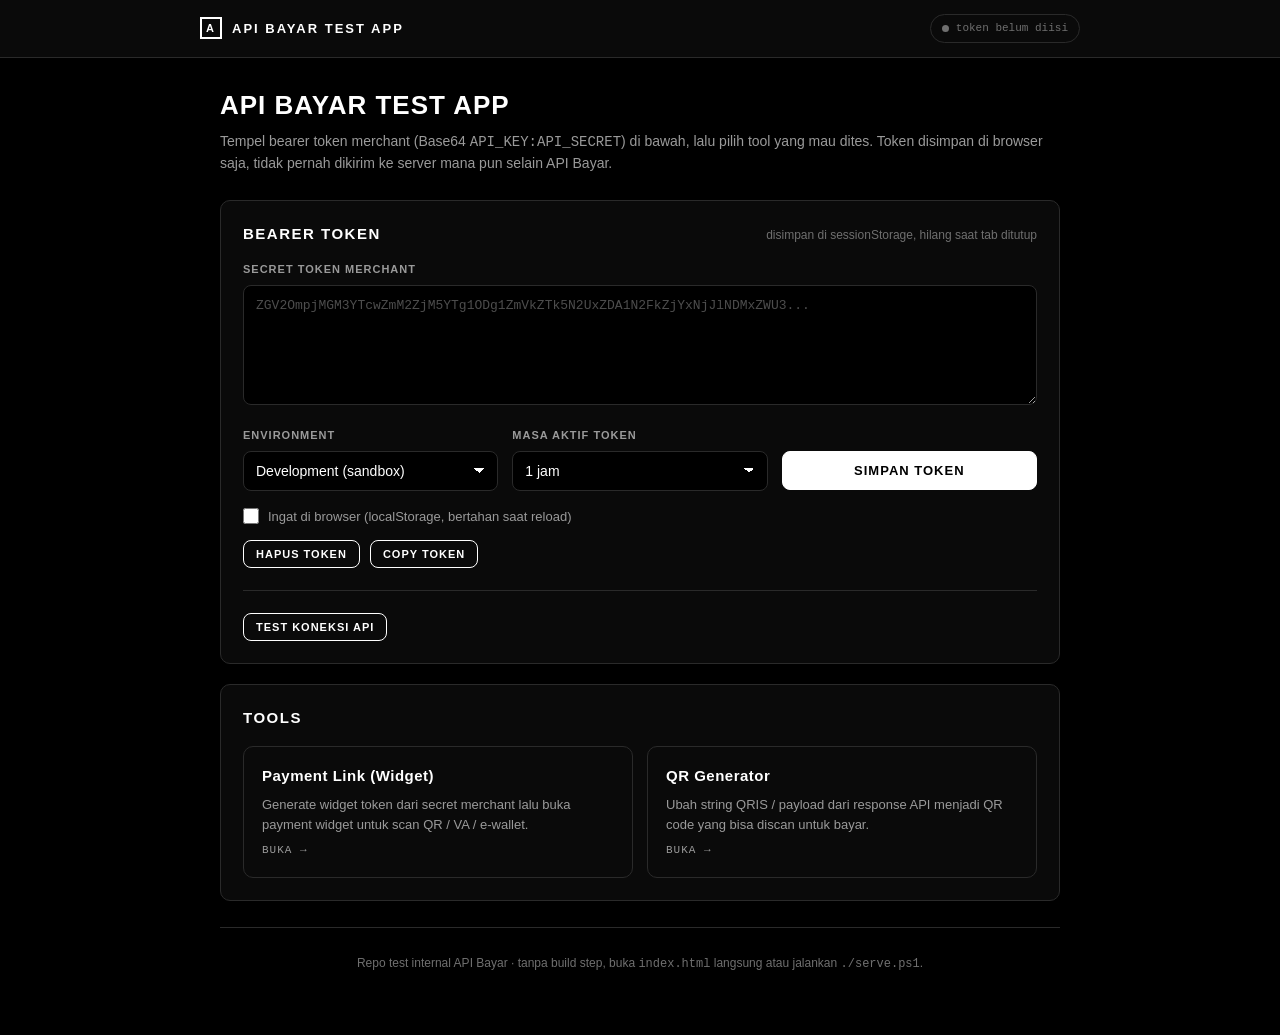
==== index.html @ 61b6d5b7 "Initial commit: APIBayar test app (payment link widget + QR generator)" ====
<!DOCTYPE html>
<html lang="id">
<head>
    <meta charset="UTF-8">
    <meta name="viewport" content="width=device-width, initial-scale=1.0">
    <title>API Bayar Test App</title>
    <link rel="stylesheet" href="assets/theme.css">
</head>
<body>

<header class="topbar">
    <div class="topbar__inner">
        <a class="topbar__brand" href="index.html">
            <span class="topbar__mark">A</span>
            <span>API Bayar Test App</span>
        </a>
        <div class="topbar__meta" id="tokenStatus"></div>
    </div>
</header>

<main class="page">
    <h1>API Bayar Test App</h1>
    <p class="lede">
        Tempel bearer token merchant (Base64 <code>API_KEY:API_SECRET</code>) di bawah,
        lalu pilih tool yang mau dites. Token disimpan di browser saja, tidak pernah
        dikirim ke server mana pun selain API Bayar.
    </p>

    <div class="alert" id="needAlert" hidden>
        <strong>Token belum ada.</strong> Halaman yang mau kamu buka butuh bearer token.
        Isi dulu form di bawah, lalu buka ulang tool-nya.
    </div>

    <section class="card" id="token">
        <div class="card__head">
            <h2 style="margin:0">Bearer Token</h2>
            <span class="card__hint">disimpan di sessionStorage, hilang saat tab ditutup</span>
        </div>

        <div class="field">
            <label for="tokenInput">Secret token merchant</label>
            <textarea class="mono" id="tokenInput" rows="3" spellcheck="false"
                placeholder="ZGV2OmpjMGM3YTcwZmM2ZjM5YTg1ODg1ZmVkZTk5N2UxZDA1N2FkZjYxNjJlNDMxZWU3..."></textarea>
        </div>

        <div class="grid-3">
            <div class="field">
                <label for="envSelect">Environment</label>
                <select id="envSelect">
                    <option value="development">Development (sandbox)</option>
                    <option value="production">Production</option>
                </select>
            </div>
            <div class="field">
                <label for="ttlSelect">Masa aktif token</label>
                <select id="ttlSelect">
                    <option value="15">15 menit</option>
                    <option value="30">30 menit</option>
                    <option value="60" selected>1 jam</option>
                    <option value="240">4 jam</option>
                    <option value="0">Tanpa expiry (sampai tab ditutup)</option>
                </select>
            </div>
            <div class="field">
                <label for="tokenAction">&nbsp;</label>
                <button class="btn btn--block" id="saveToken">Simpan Token</button>
            </div>
        </div>

        <div class="row" style="margin-bottom:14px">
            <label class="check">
                <input type="checkbox" id="rememberToken">
                <span>Ingat di browser (localStorage, bertahan saat reload)</span>
            </label>
        </div>

        <div class="row">
            <button class="btn btn--ghost btn--sm" id="clearToken">Hapus Token</button>
            <button class="btn btn--ghost btn--sm" id="copyToken">Copy Token</button>
            <span class="small muted" id="tokenInfo"></span>
        </div>

        <div class="alert alert--error" id="tokenError" hidden></div>

        <hr class="divider">

        <div class="row">
            <button class="btn btn--ghost btn--sm" id="testConnection">Test Koneksi API</button>
            <span class="small muted" id="testResult"></span>
        </div>
        <pre class="output hidden" id="testOutput" style="margin-top:12px"></pre>
    </section>

    <section class="card">
        <div class="card__head">
            <h2 style="margin:0">Tools</h2>
            <span class="card__hint" id="toolsHint"></span>
        </div>
        <div class="tool-grid">
            <a class="tool" href="payment-link.html" data-tool="payment-link">
                <span class="tool__title">Payment Link (Widget)</span>
                <span class="tool__desc">
                    Generate widget token dari secret merchant lalu buka payment widget
                    untuk scan QR / VA / e-wallet.
                </span>
                <span class="tool__go">Buka &rarr;</span>
            </a>
            <a class="tool" href="qr-generator.html" data-tool="qr-generator">
                <span class="tool__title">QR Generator</span>
                <span class="tool__desc">
                    Ubah string QRIS / payload dari response API menjadi QR code
                    yang bisa discan untuk bayar.
                </span>
                <span class="tool__go">Buka &rarr;</span>
            </a>
        </div>
    </section>

    <footer class="footer">
        Repo test internal API Bayar &middot; tanpa build step, buka <code>index.html</code> langsung
        atau jalankan <code>./serve.ps1</code>.
    </footer>
</main>

<script src="assets/app.js"></script>
<script>
(function () {
    const $ = (id) => document.getElementById(id);
    const params = new URLSearchParams(location.search);

    if (params.get('need') === '1') $('needAlert').hidden = false;

    $('envSelect').value = App.env();
    $('envSelect').addEventListener('change', (e) => {
        App.setEnv(e.target.value);
        App.mountIndexChrome();
        renderTokenInfo();
    });

    if (App.token()) {
        $('tokenInput').value = App.token();
        const meta = App.meta();
        if (meta.remember) $('rememberToken').checked = true;
        if (meta.expiresAt) {
            const leftMin = Math.ceil((meta.expiresAt - Date.now()) / 60000);
            const opt = [...$('ttlSelect').options].find((o) => Math.abs(Number(o.value) - leftMin) <= 1);
            if (opt) $('ttlSelect').value = opt.value;
        }
    }

    function renderTokenInfo() {
        const token = App.token();
        const info = $('tokenInfo');
        if (!token) {
            info.textContent = '';
            return;
        }
        const decoded = App.decodeTokenInfo(token);
        const detected = App.detectEnv(token);
        const mismatch = detected && detected !== App.env()
            ? ` · warning: prefix token=${detected} tapi env aktif ${App.env()}`
            : '';
        info.textContent = `API key: ${decoded.apiKey || '?'}${mismatch}`;
        $('toolsHint').textContent = 'token siap dipakai';
    }

    function showError(msg) {
        const el = $('tokenError');
        el.textContent = msg;
        el.hidden = false;
    }

    $('saveToken').addEventListener('click', () => {
        $('tokenError').hidden = true;
        const ttl = Number($('ttlSelect').value);
        const res = App.save($('tokenInput').value, {
            ttlMinutes: ttl > 0 ? ttl : null,
            remember: $('rememberToken').checked,
        });
        if (!res.ok) return showError(res.error);
        App.mountIndexChrome();
        renderTokenInfo();
        showSaved();
    });

    function showSaved() {
        const btn = $('saveToken');
        const original = btn.textContent;
        btn.textContent = 'Tersimpan';
        btn.disabled = true;
        setTimeout(() => {
            btn.textContent = original;
            btn.disabled = false;
        }, 1200);
    }

    $('clearToken').addEventListener('click', () => {
        App.clear();
        $('tokenInput').value = '';
        $('tokenError').hidden = true;
        App.mountIndexChrome();
        renderTokenInfo();
        $('toolsHint').textContent = 'token dikosongkan';
    });

    $('copyToken').addEventListener('click', async () => {
        const token = App.token() || $('tokenInput').value.trim();
        if (!token) return showError('Tidak ada token untuk dicopy.');
        try {
            await navigator.clipboard.writeText(token);
            $('tokenInfo').textContent = 'Token dicopy ke clipboard.';
        } catch (err) {
            $('tokenInput').select();
            showError('Clipboard ditolak browser. Selected manual, tekan Ctrl+C.');
        }
    });

    $('testConnection').addEventListener('click', async () => {
        const btn = $('testConnection');
        const out = $('testOutput');
        const result = $('testResult');
        btn.disabled = true;
        btn.textContent = 'Testing...';
        result.textContent = '';
        out.classList.add('hidden');

        const token = App.token() || $('tokenInput').value.trim();
        const cfg = App.config();
        const lines = [`POST ${cfg.apiBase}/payment/v1/widget/token/server`];

        try {
            const json = await App.apiFetch('/payment/v1/widget/token/server', {
                method: 'POST',
                token,
                body: {
                    referenceId: `TEST${Date.now()}`,
                    nominal: 10000,
                    currency: 'IDR',
                },
            });
            out.textContent = JSON.stringify(json, null, 2);
            out.classList.remove('hidden');
            result.textContent = 'OK — token widget berhasil dibuat.';
        } catch (err) {
            result.textContent = 'Gagal: ' + err.message;
            lines.push('', 'Error: ' + err.message);
            out.textContent = lines.join('\n');
            out.classList.remove('hidden');
        } finally {
            btn.disabled = false;
            btn.textContent = 'Test Koneksi API';
        }
    });

    renderTokenInfo();
    App.mountIndexChrome();
})();
</script>
</body>
</html>
---- assets/theme.css ----
:root {
    --bg: #000000;
    --surface: #0a0a0a;
    --surface-2: #111111;
    --border: #2a2a2a;
    --border-strong: #ffffff;
    --text: #ffffff;
    --muted: #9a9a9a;
    --muted-2: #6f6f6f;
    --radius: 10px;
    --mono: ui-monospace, SFMono-Regular, 'SF Mono', Menlo, Consolas, 'Liberation Mono', monospace;
}

* {
    box-sizing: border-box;
}

html,
body {
    margin: 0;
    padding: 0;
}

body {
    background: var(--bg);
    color: var(--text);
    font-family: 'Helvetica Neue', Helvetica, Arial, system-ui, sans-serif;
    font-size: 15px;
    line-height: 1.5;
    min-height: 100vh;
    -webkit-font-smoothing: antialiased;
}

a {
    color: var(--text);
}

.page {
    max-width: 880px;
    margin: 0 auto;
    padding: 28px 20px 64px;
}

.page--narrow {
    max-width: 520px;
}

.topbar {
    display: flex;
    align-items: center;
    justify-content: space-between;
    gap: 16px;
    padding: 14px 20px;
    border-bottom: 1px solid var(--border);
    background: var(--surface);
    position: sticky;
    top: 0;
    z-index: 20;
}

.topbar__inner {
    max-width: 880px;
    margin: 0 auto;
    width: 100%;
    display: flex;
    align-items: center;
    justify-content: space-between;
    gap: 16px;
}

.topbar__brand {
    display: flex;
    align-items: center;
    gap: 10px;
    font-weight: 700;
    letter-spacing: 2px;
    text-transform: uppercase;
    font-size: 13px;
    text-decoration: none;
}

.topbar__mark {
    width: 22px;
    height: 22px;
    border: 2px solid var(--text);
    display: grid;
    place-items: center;
    font-size: 11px;
    font-weight: 700;
}

.topbar__meta {
    display: flex;
    align-items: center;
    gap: 12px;
    font-size: 12px;
    color: var(--muted);
    font-family: var(--mono);
    text-align: right;
}

h1 {
    font-size: 26px;
    letter-spacing: 1px;
    text-transform: uppercase;
    margin: 0 0 6px;
}

h2 {
    font-size: 15px;
    letter-spacing: 1.5px;
    text-transform: uppercase;
    margin: 0 0 14px;
}

.lede {
    color: var(--muted);
    margin: 0 0 26px;
    font-size: 14px;
}

.card {
    background: var(--surface);
    border: 1px solid var(--border);
    border-radius: var(--radius);
    padding: 22px;
    margin-bottom: 20px;
}

.card--tight {
    padding: 16px;
}

.card__head {
    display: flex;
    align-items: baseline;
    justify-content: space-between;
    gap: 12px;
    margin-bottom: 16px;
    flex-wrap: wrap;
}

.card__hint {
    color: var(--muted-2);
    font-size: 12px;
}

.field {
    margin-bottom: 16px;
}

.field:last-child {
    margin-bottom: 0;
}

label,
.field__label {
    display: block;
    margin-bottom: 7px;
    color: var(--muted);
    font-size: 11px;
    font-weight: 700;
    letter-spacing: 1px;
    text-transform: uppercase;
}

input[type='text'],
input[type='password'],
input[type='number'],
input[type='tel'],
input[type='email'],
input[type='url'],
select,
textarea {
    width: 100%;
    padding: 11px 12px;
    background: #000000;
    color: var(--text);
    border: 1px solid var(--border);
    border-radius: 8px;
    font-size: 14px;
    font-family: inherit;
}

input.mono,
textarea.mono {
    font-family: var(--mono);
    font-size: 13px;
}

input:focus,
select:focus,
textarea:focus {
    outline: none;
    border-color: var(--border-strong);
}

input::placeholder,
textarea::placeholder {
    color: #4d4d4d;
}

select {
    appearance: none;
    background-image: linear-gradient(45deg, transparent 50%, #fff 50%), linear-gradient(135deg, #fff 50%, transparent 50%);
    background-position: calc(100% - 18px) 50%, calc(100% - 13px) 50%;
    background-size: 5px 5px, 5px 5px;
    background-repeat: no-repeat;
    padding-right: 34px;
}

textarea {
    min-height: 120px;
    resize: vertical;
    line-height: 1.45;
}

.grid-2 {
    display: grid;
    grid-template-columns: repeat(2, minmax(0, 1fr));
    gap: 14px;
}

.grid-3 {
    display: grid;
    grid-template-columns: repeat(3, minmax(0, 1fr));
    gap: 14px;
}

.row {
    display: flex;
    gap: 10px;
    flex-wrap: wrap;
    align-items: center;
}

.btn {
    display: inline-flex;
    align-items: center;
    justify-content: center;
    gap: 8px;
    background: var(--text);
    color: #000000;
    border: 1px solid var(--text);
    padding: 11px 20px;
    font-size: 13px;
    font-weight: 700;
    letter-spacing: 1px;
    text-transform: uppercase;
    border-radius: 8px;
    cursor: pointer;
    text-decoration: none;
    transition: background 0.18s ease, color 0.18s ease;
}

.btn:hover:not(:disabled) {
    background: #000000;
    color: var(--text);
}

.btn:disabled {
    background: #1f1f1f;
    color: #6f6f6f;
    border-color: #1f1f1f;
    cursor: not-allowed;
}

.btn--ghost {
    background: transparent;
    color: var(--text);
}

.btn--ghost:hover:not(:disabled) {
    background: var(--text);
    color: #000000;
}

.btn--block {
    width: 100%;
}

.btn--sm {
    padding: 7px 12px;
    font-size: 11px;
}

.check {
    display: flex;
    align-items: center;
    gap: 9px;
    font-size: 13px;
    color: var(--muted);
    cursor: pointer;
    text-transform: none;
    letter-spacing: 0;
    font-weight: 400;
    margin: 0;
}

.check input {
    width: 16px;
    height: 16px;
    accent-color: #ffffff;
    cursor: pointer;
    margin: 0;
}

.badge {
    display: inline-flex;
    align-items: center;
    gap: 7px;
    border: 1px solid var(--border);
    border-radius: 999px;
    padding: 5px 11px;
    font-size: 11px;
    font-family: var(--mono);
    color: var(--muted);
    white-space: nowrap;
}

.badge--on {
    border-color: var(--border-strong);
    color: var(--text);
}

.badge--off {
    color: var(--muted-2);
}

.dot {
    width: 7px;
    height: 7px;
    border-radius: 50%;
    background: var(--muted-2);
    flex: none;
}

.badge--on .dot {
    background: var(--text);
}

.alert {
    border: 1px solid var(--border);
    border-left: 3px solid var(--text);
    border-radius: 8px;
    padding: 12px 14px;
    font-size: 13px;
    color: var(--muted);
    background: var(--surface-2);
    margin-bottom: 16px;
}

.alert strong {
    color: var(--text);
}

.alert--error {
    border-left-color: var(--text);
    color: #d9d9d9;
}

.alert[hidden] {
    display: none;
}

.notice {
    border: 1px dashed var(--border);
    border-radius: 8px;
    padding: 12px 14px;
    font-size: 12.5px;
    color: var(--muted);
}

.tool-grid {
    display: grid;
    grid-template-columns: repeat(auto-fit, minmax(250px, 1fr));
    gap: 14px;
}

.tool {
    display: flex;
    flex-direction: column;
    gap: 8px;
    background: var(--surface);
    border: 1px solid var(--border);
    border-radius: var(--radius);
    padding: 18px;
    text-decoration: none;
    color: var(--text);
    transition: border-color 0.18s ease, background 0.18s ease;
}

.tool:hover {
    border-color: var(--border-strong);
    background: var(--surface-2);
}

.tool__title {
    font-size: 15px;
    font-weight: 700;
    letter-spacing: 0.5px;
}

.tool__desc {
    font-size: 13px;
    color: var(--muted);
    flex: 1;
}

.tool__go {
    font-size: 11px;
    letter-spacing: 1px;
    text-transform: uppercase;
    color: var(--muted);
    font-family: var(--mono);
}

.muted {
    color: var(--muted);
}

.small {
    font-size: 12px;
}

.mono {
    font-family: var(--mono);
}

.nowrap {
    white-space: nowrap;
}

.hidden {
    display: none !important;
}

.summary {
    display: flex;
    flex-direction: column;
    gap: 7px;
}

.summary__row {
    display: flex;
    justify-content: space-between;
    gap: 14px;
    font-size: 13px;
    color: var(--muted);
    border-bottom: 1px dashed var(--border);
    padding-bottom: 7px;
}

.summary__row:last-child {
    border-bottom: none;
    padding-bottom: 0;
}

.summary__row span:last-child {
    color: var(--text);
    font-family: var(--mono);
    text-align: right;
    word-break: break-all;
}

.summary__row--total span {
    color: var(--text);
    font-weight: 700;
    font-size: 15px;
}

.qr-stage {
    display: flex;
    justify-content: center;
    align-items: center;
    padding: 20px;
    background: #ffffff;
    border-radius: var(--radius);
    min-height: 200px;
}

.qr-stage canvas,
.qr-stage img {
    display: block;
    max-width: 100%;
    height: auto;
}

.empty {
    text-align: center;
    color: var(--muted-2);
    font-size: 13px;
    padding: 26px 12px;
}

.divider {
    height: 1px;
    background: var(--border);
    margin: 22px 0;
    border: none;
}

pre.output {
    background: #000000;
    border: 1px solid var(--border);
    border-radius: 8px;
    padding: 14px;
    font-family: var(--mono);
    font-size: 12px;
    color: #cfcfcf;
    overflow: auto;
    max-height: 340px;
    white-space: pre-wrap;
    word-break: break-word;
    margin: 0;
}

.footer {
    color: var(--muted-2);
    font-size: 12px;
    text-align: center;
    padding: 26px 0 0;
    border-top: 1px solid var(--border);
    margin-top: 26px;
}

.footer a {
    color: var(--muted);
}

@media (max-width: 640px) {
    .grid-2,
    .grid-3 {
        grid-template-columns: minmax(0, 1fr);
    }

    .topbar__meta {
        font-size: 11px;
    }
}
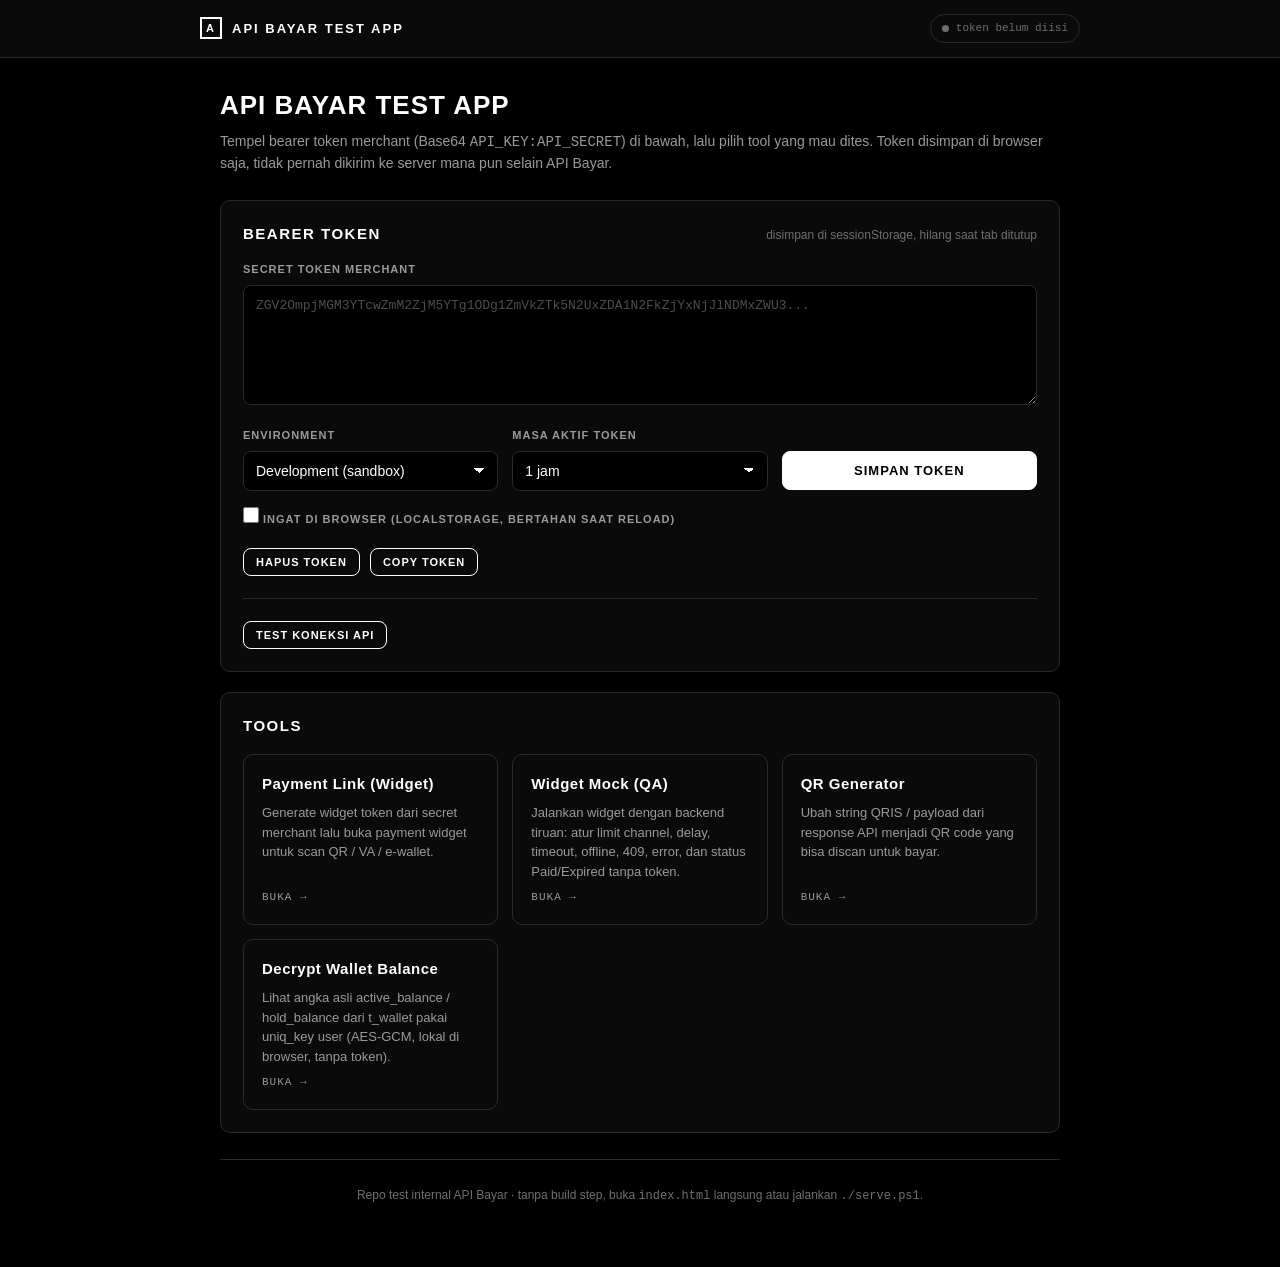
==== commit f83ef8a5: "feat: widget mock and network simulation for QA, decrypt balance tool - widget-mock.html: run the re" ====
--- a/index.html
+++ b/index.html
@@ -105,11 +105,27 @@
                 </span>
                 <span class="tool__go">Buka &rarr;</span>
             </a>
+            <a class="tool" href="widget-mock.html" data-tool="widget-mock">
+                <span class="tool__title">Widget Mock (QA)</span>
+                <span class="tool__desc">
+                    Jalankan widget dengan backend tiruan: atur limit channel, delay, timeout,
+                    offline, 409, error, dan status Paid/Expired tanpa token.
+                </span>
+                <span class="tool__go">Buka &rarr;</span>
+            </a>
             <a class="tool" href="qr-generator.html" data-tool="qr-generator">
                 <span class="tool__title">QR Generator</span>
                 <span class="tool__desc">
                     Ubah string QRIS / payload dari response API menjadi QR code
                     yang bisa discan untuk bayar.
+                </span>
+                <span class="tool__go">Buka &rarr;</span>
+            </a>
+            <a class="tool" href="decrypt-balance.html" data-tool="decrypt-balance">
+                <span class="tool__title">Decrypt Wallet Balance</span>
+                <span class="tool__desc">
+                    Lihat angka asli active_balance / hold_balance dari t_wallet
+                    pakai uniq_key user (AES-GCM, lokal di browser, tanpa token).
                 </span>
                 <span class="tool__go">Buka &rarr;</span>
             </a>
--- a/assets/theme.css
+++ b/assets/theme.css
@@ -153,7 +153,8 @@
     margin-bottom: 0;
 }
 
-label,
+/* Skip labels rendered by the APIBayar widget so the test app styles do not leak into it. */
+label:not([class*='apibayar-']),
 .field__label {
     display: block;
     margin-bottom: 7px;
@@ -500,6 +501,91 @@
     border: none;
 }
 
+.section-head {
+    display: flex;
+    align-items: baseline;
+    justify-content: space-between;
+    gap: 12px;
+    flex-wrap: wrap;
+    margin-bottom: 12px;
+}
+
+.section-head h3 {
+    margin: 0;
+    font-size: 12px;
+    letter-spacing: 1.5px;
+    text-transform: uppercase;
+}
+
+.accordion {
+    border: 1px solid var(--border);
+    border-radius: 8px;
+    background: #000000;
+    margin-bottom: 10px;
+}
+
+.accordion:last-of-type {
+    margin-bottom: 0;
+}
+
+.accordion[open] {
+    border-color: #4a4a4a;
+}
+
+.accordion > summary {
+    list-style: none;
+    display: flex;
+    align-items: center;
+    justify-content: space-between;
+    gap: 12px;
+    padding: 12px 14px;
+    cursor: pointer;
+    user-select: none;
+}
+
+.accordion > summary::-webkit-details-marker {
+    display: none;
+}
+
+.accordion > summary::after {
+    content: '+';
+    font-family: var(--mono);
+    color: var(--muted);
+    font-size: 16px;
+    line-height: 1;
+}
+
+.accordion[open] > summary::after {
+    content: '\2212';
+}
+
+.accordion__title {
+    display: flex;
+    flex-direction: column;
+    gap: 2px;
+    flex: 1;
+    min-width: 0;
+}
+
+.accordion__title strong {
+    font-size: 13px;
+    letter-spacing: 0.5px;
+}
+
+.accordion__title span {
+    font-size: 12px;
+    color: var(--muted-2);
+}
+
+.accordion__body {
+    padding: 4px 14px 16px;
+    border-top: 1px dashed var(--border);
+}
+
+.accordion__body .field:first-child {
+    margin-top: 14px;
+}
+
 pre.output {
     background: #000000;
     border: 1px solid var(--border);
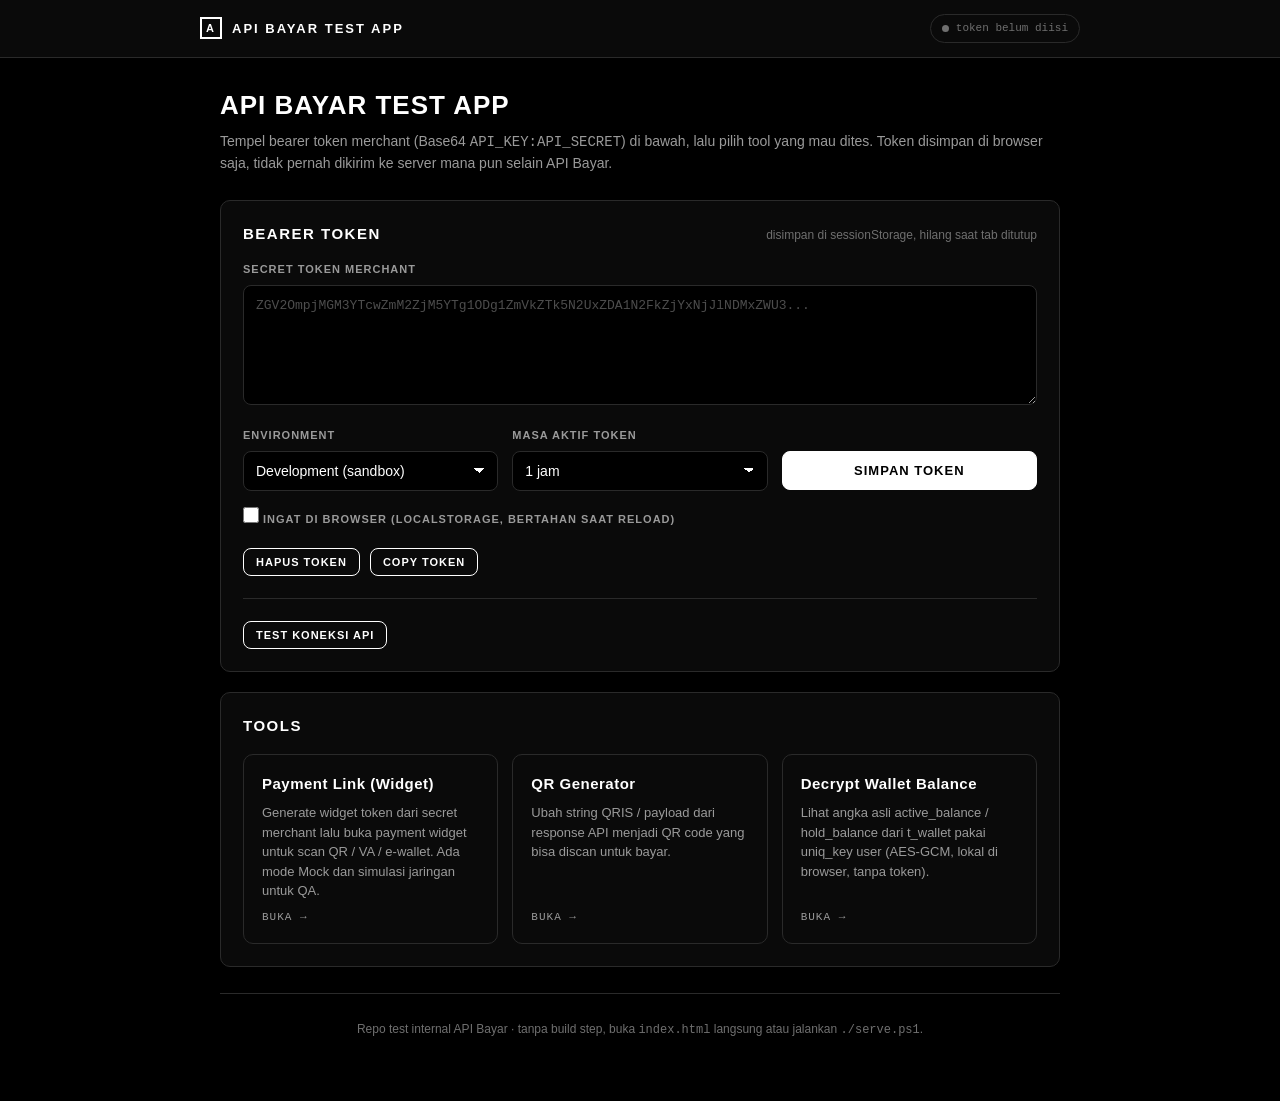
==== commit b461ca07: "refactor: merge widget mock into Payment Link tool - payment-link: 'Sumber data' selector (API / Moc" ====
--- a/index.html
+++ b/index.html
@@ -101,15 +101,7 @@
                 <span class="tool__title">Payment Link (Widget)</span>
                 <span class="tool__desc">
                     Generate widget token dari secret merchant lalu buka payment widget
-                    untuk scan QR / VA / e-wallet.
-                </span>
-                <span class="tool__go">Buka &rarr;</span>
-            </a>
-            <a class="tool" href="widget-mock.html" data-tool="widget-mock">
-                <span class="tool__title">Widget Mock (QA)</span>
-                <span class="tool__desc">
-                    Jalankan widget dengan backend tiruan: atur limit channel, delay, timeout,
-                    offline, 409, error, dan status Paid/Expired tanpa token.
+                    untuk scan QR / VA / e-wallet. Ada mode Mock dan simulasi jaringan untuk QA.
                 </span>
                 <span class="tool__go">Buka &rarr;</span>
             </a>
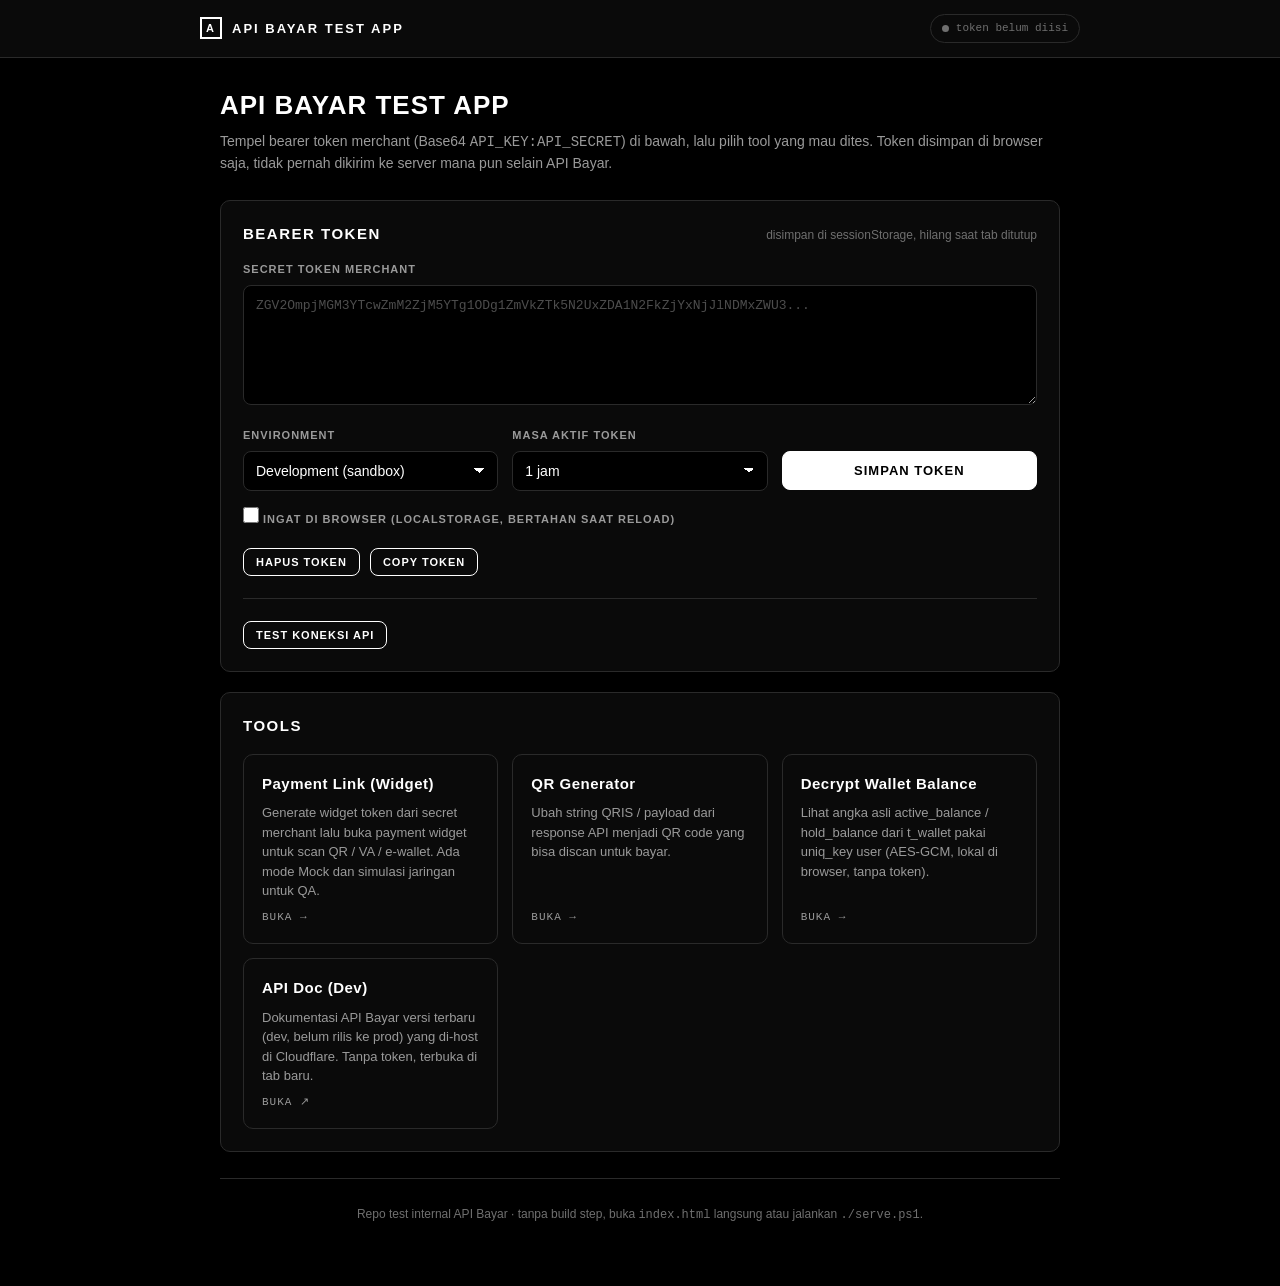
==== commit 58e612ad: "feat: add API Doc (Dev) link card to tool list" ====
--- a/index.html
+++ b/index.html
@@ -121,6 +121,15 @@
                 </span>
                 <span class="tool__go">Buka &rarr;</span>
             </a>
+            <a class="tool" href="https://fragrant-glitter-fe60.hidecode403.workers.dev/"
+                target="_blank" rel="noopener noreferrer" data-tool="api-doc-dev">
+                <span class="tool__title">API Doc (Dev)</span>
+                <span class="tool__desc">
+                    Dokumentasi API Bayar versi terbaru (dev, belum rilis ke prod)
+                    yang di-host di Cloudflare. Tanpa token, terbuka di tab baru.
+                </span>
+                <span class="tool__go">Buka &nearr;</span>
+            </a>
         </div>
     </section>
 
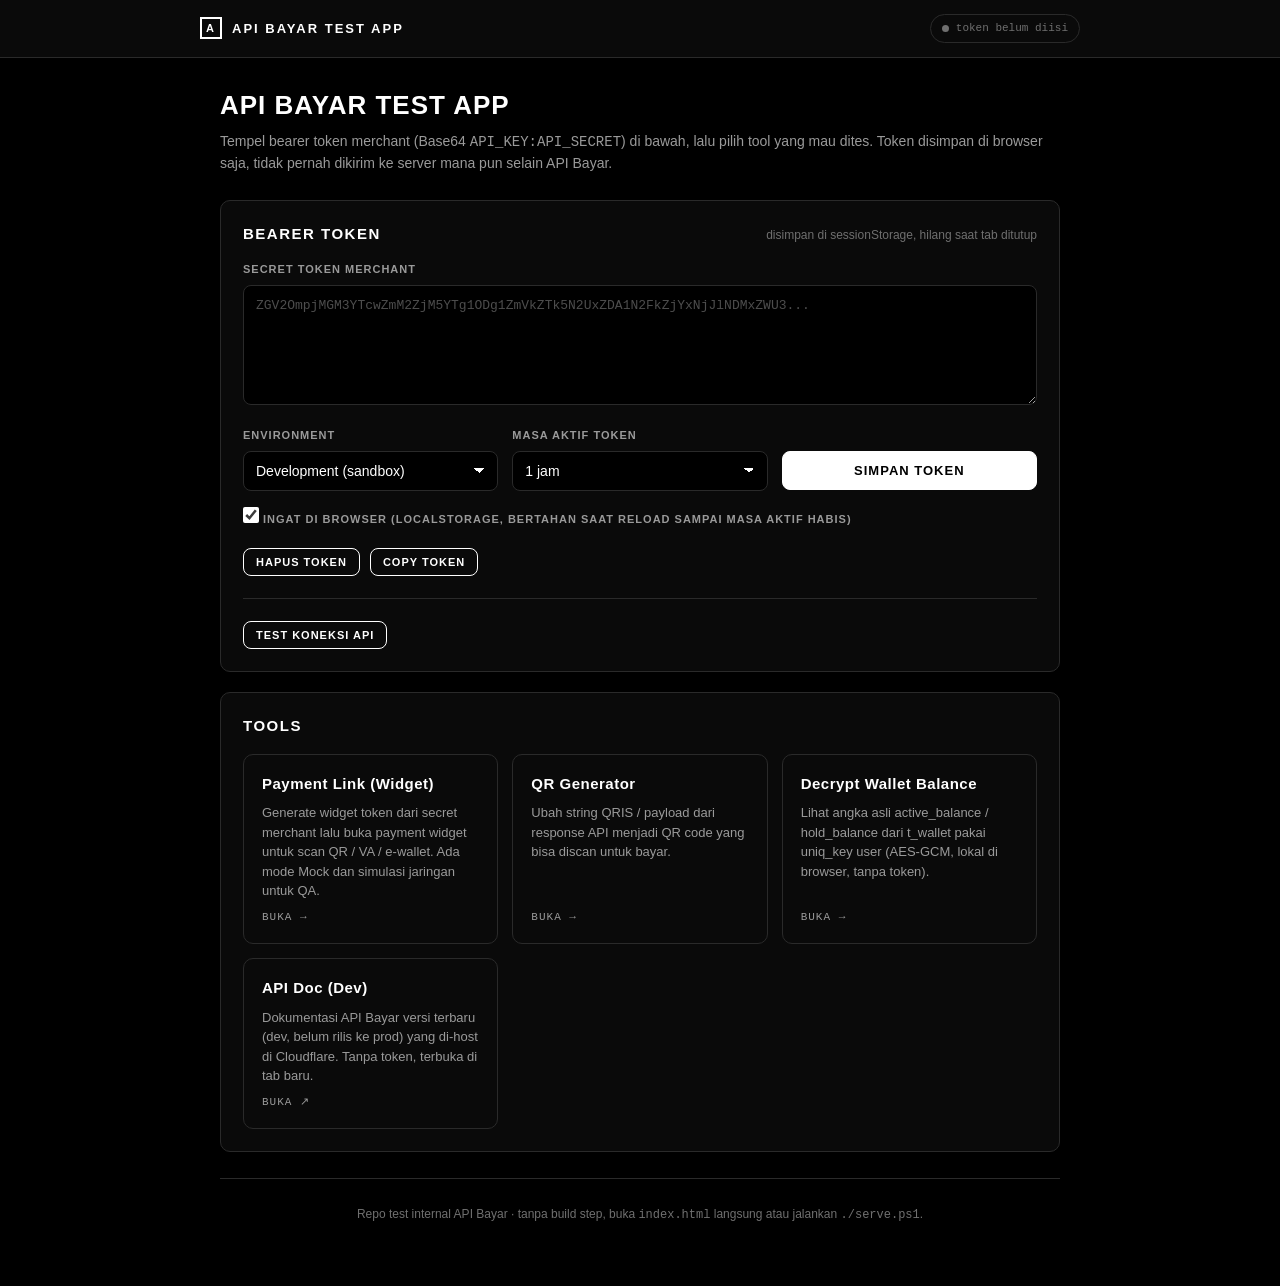
==== commit e7ef1588: "feat: remember token in localStorage by default (expires with chosen TTL); new reference ID and sing" ====
--- a/index.html
+++ b/index.html
@@ -58,7 +58,7 @@
                     <option value="30">30 menit</option>
                     <option value="60" selected>1 jam</option>
                     <option value="240">4 jam</option>
-                    <option value="0">Tanpa expiry (sampai tab ditutup)</option>
+                    <option value="0">Tanpa expiry (sampai dihapus / tab ditutup)</option>
                 </select>
             </div>
             <div class="field">
@@ -70,7 +70,7 @@
         <div class="row" style="margin-bottom:14px">
             <label class="check">
                 <input type="checkbox" id="rememberToken">
-                <span>Ingat di browser (localStorage, bertahan saat reload)</span>
+                <span>Ingat di browser (localStorage, bertahan saat reload sampai masa aktif habis)</span>
             </label>
         </div>
 
@@ -154,10 +154,11 @@
         renderTokenInfo();
     });
 
+    $('rememberToken').checked = App.rememberPref();
     if (App.token()) {
         $('tokenInput').value = App.token();
         const meta = App.meta();
-        if (meta.remember) $('rememberToken').checked = true;
+        $('rememberToken').checked = !!meta.remember;
         if (meta.expiresAt) {
             const leftMin = Math.ceil((meta.expiresAt - Date.now()) / 60000);
             const opt = [...$('ttlSelect').options].find((o) => Math.abs(Number(o.value) - leftMin) <= 1);
